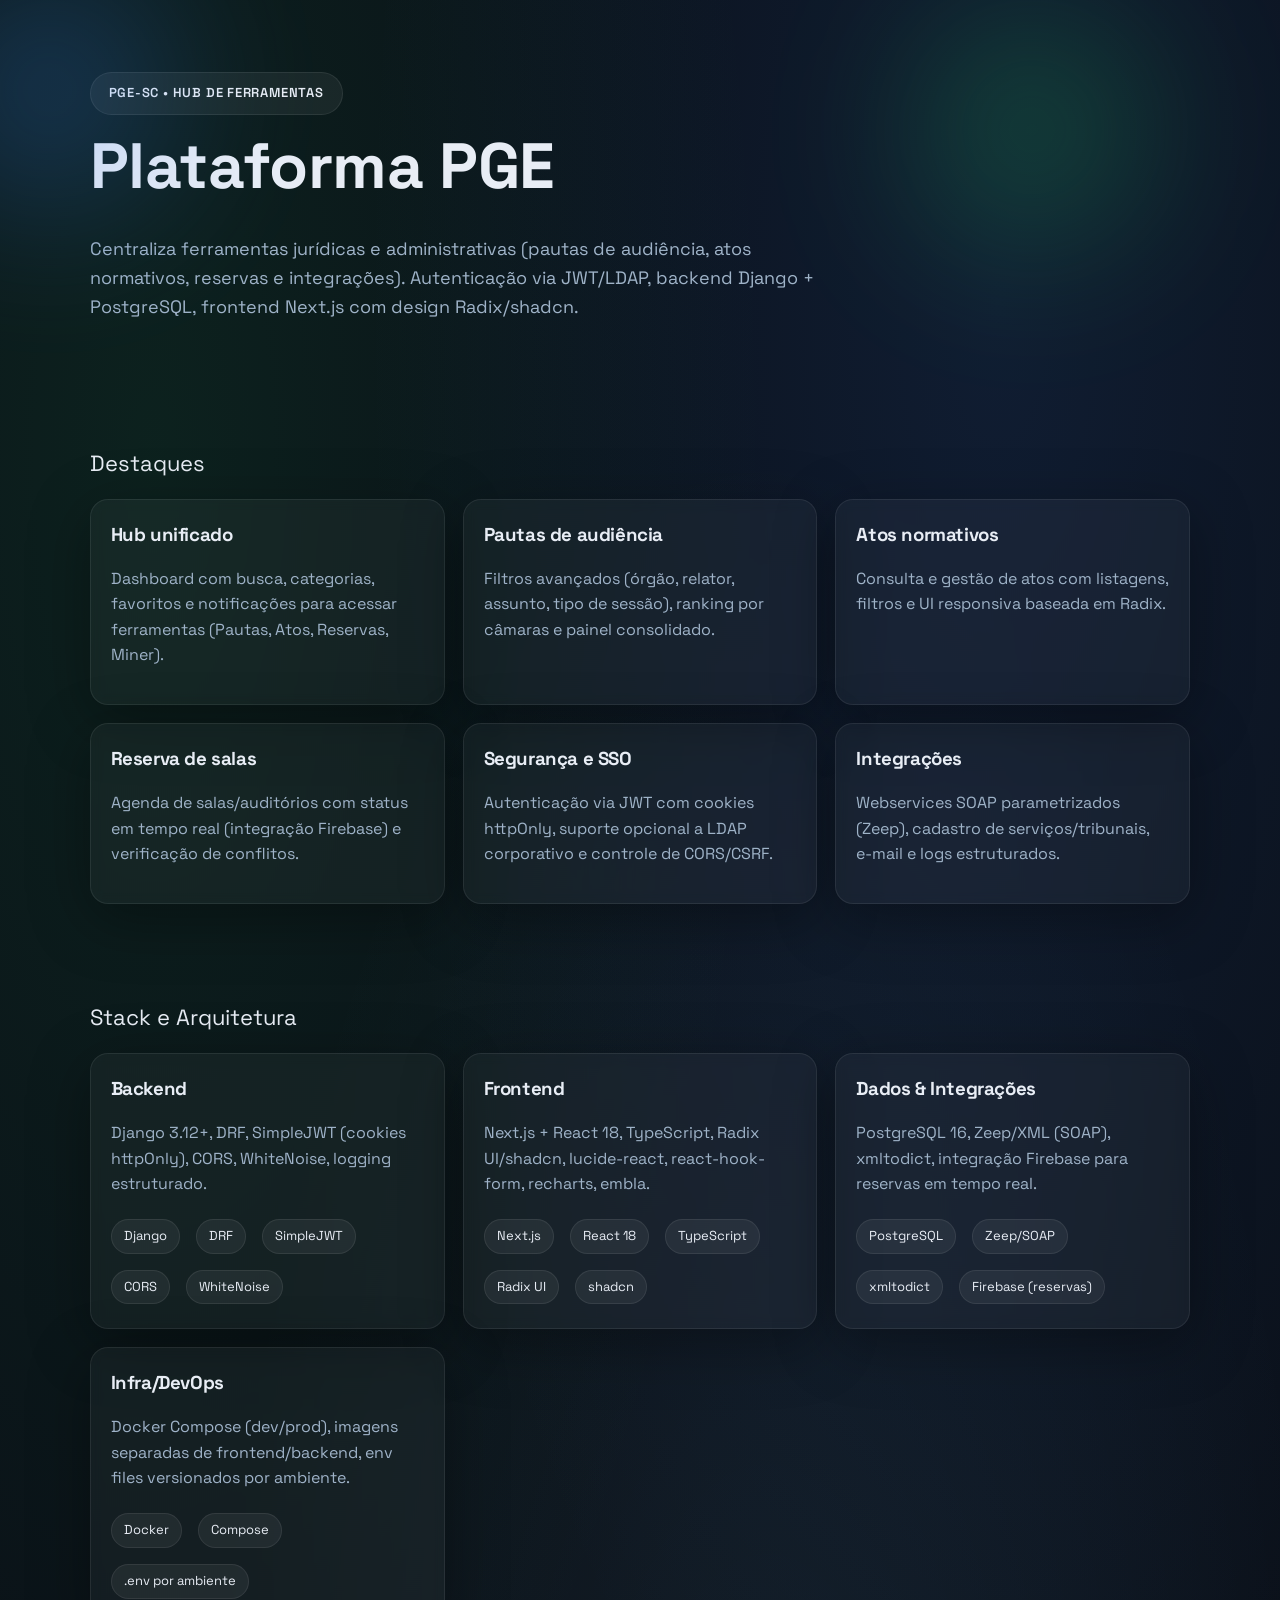
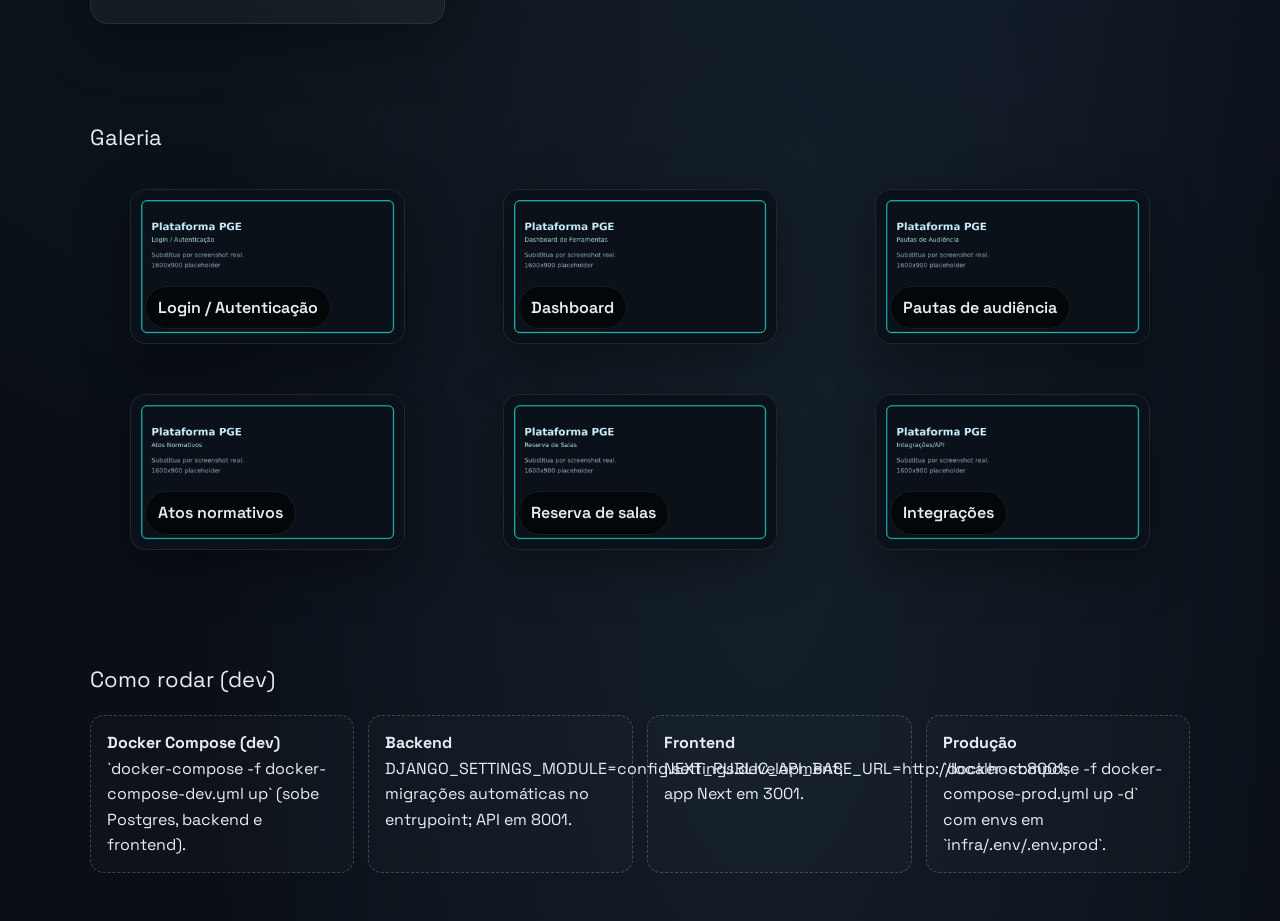
==== plataformas.html @ e437550d "Add Plataforma PGE portfolio page and placeholders" ====
<!DOCTYPE html>
<html lang="pt-BR">
<head>
  <meta charset="UTF-8">
  <meta name="viewport" content="width=device-width, initial-scale=1.0">
  <title>Plataforma PGE — Portfólio</title>
  <link rel="preconnect" href="https://fonts.googleapis.com">
  <link rel="preconnect" href="https://fonts.gstatic.com" crossorigin>
  <link href="https://fonts.googleapis.com/css2?family=Space+Grotesk:wght@400;500;600;700&display=swap" rel="stylesheet">
  <style>
    :root {
      --bg: #0a0f17;
      --fg: #e8edf5;
      --muted: #9fb3c8;
      --primary: #22c55e;
      --secondary: #3b82f6;
      --card: rgba(255, 255, 255, 0.04);
      --border: rgba(255, 255, 255, 0.08);
      --glow: rgba(59, 130, 246, 0.4);
      --accent: #8be1ff;
    }

    * { box-sizing: border-box; }
    body {
      margin: 0;
      font-family: 'Space Grotesk', system-ui, -apple-system, sans-serif;
      background: radial-gradient(120% 160% at 12% 18%, rgba(34,197,94,0.10), transparent 40%),
                  radial-gradient(110% 150% at 78% 12%, rgba(59,130,246,0.12), transparent 45%),
                  radial-gradient(90% 130% at 60% 82%, rgba(139,225,255,0.08), transparent 50%),
                  var(--bg);
      color: var(--fg);
      line-height: 1.6;
      overflow-x: hidden;
    }

    header {
      padding: 72px 7vw 48px;
      position: relative;
    }

    .orb {
      position: absolute;
      width: 240px;
      height: 240px;
      border-radius: 50%;
      filter: blur(80px);
      opacity: 0.65;
      animation: drift 24s ease-in-out infinite alternate;
      pointer-events: none;
    }
    .orb.one { background: var(--glow); top: -30px; left: -70px; }
    .orb.two { background: rgba(34,197,94,0.35); top: 10px; right: 10%; animation-duration: 30s; }

    @keyframes drift {
      0% { transform: translate3d(0,0,0) scale(1); }
      100% { transform: translate3d(20px, -10px, 0) scale(1.08); }
    }

    h1, h2, h3 { margin: 0; letter-spacing: -0.4px; }
    h1 { font-size: clamp(42px, 5vw, 66px); }
    p.lead {
      margin: 18px 0 28px;
      max-width: 760px;
      color: var(--muted);
      font-size: 18px;
    }

    .badge {
      display: inline-flex;
      align-items: center;
      gap: 10px;
      background: rgba(255,255,255,0.06);
      border: 1px solid var(--border);
      border-radius: 999px;
      padding: 10px 18px;
      color: var(--fg);
      font-weight: 600;
      text-transform: uppercase;
      letter-spacing: 0.06em;
      font-size: 13px;
    }

    section { padding: 48px 7vw; }
    .section-title {
      display: flex;
      align-items: center;
      gap: 12px;
      margin-bottom: 18px;
      font-size: 22px;
    }

    .grid { display: grid; gap: 18px; }
    .two { grid-template-columns: repeat(auto-fit, minmax(280px, 1fr)); }

    .card {
      background: var(--card);
      border: 1px solid var(--border);
      border-radius: 18px;
      padding: 20px;
      backdrop-filter: blur(6px);
      box-shadow: 0 15px 60px rgba(0,0,0,0.35);
      position: relative;
      overflow: hidden;
      transition: transform 220ms ease, border-color 220ms ease, box-shadow 220ms ease;
    }
    .card::after {
      content: "";
      position: absolute;
      inset: 0;
      background: linear-gradient(135deg, rgba(139,225,255,0.14), transparent 55%);
      opacity: 0;
      transition: opacity 220ms ease;
    }
    .card:hover { transform: translateY(-4px); border-color: rgba(139,225,255,0.3); box-shadow: 0 20px 70px rgba(0,0,0,0.45); }
    .card:hover::after { opacity: 1; }
    .card h3 { margin-bottom: 10px; }
    .muted { color: var(--muted); }
    .pill {
      display: inline-flex;
      align-items: center;
      padding: 6px 12px;
      border-radius: 999px;
      background: rgba(255,255,255,0.06);
      border: 1px solid var(--border);
      color: var(--fg);
      font-size: 13px;
      gap: 8px;
      margin: 6px 6px 0 0;
    }
    .stack-list { display: flex; flex-wrap: wrap; gap: 10px; margin: 8px 0 4px; }

    .gallery {
      display: grid;
      grid-template-columns: repeat(auto-fit, minmax(320px, 1fr));
      gap: 18px;
      margin-top: 12px;
    }
    .shot {
      position: relative;
      border-radius: 16px;
      overflow: hidden;
      border: 1px solid var(--border);
      box-shadow: 0 16px 50px rgba(0,0,0,0.35);
      background: #0f141c;
      transition: transform 240ms ease, box-shadow 240ms ease, border-color 240ms ease;
    }
    .shot img { width: 100%; display: block; object-fit: cover; aspect-ratio: 16 / 9; }
    .shot:hover { transform: translateY(-4px) scale(1.01); border-color: rgba(139,225,255,0.32); box-shadow: 0 22px 60px rgba(0,0,0,0.45); }
    .shot .label {
      position: absolute;
      left: 14px;
      bottom: 14px;
      background: rgba(0,0,0,0.55);
      backdrop-filter: blur(6px);
      padding: 8px 12px;
      border-radius: 999px;
      font-weight: 600;
      color: var(--fg);
      border: 1px solid rgba(255,255,255,0.08);
    }

    .steps {
      display: grid;
      grid-template-columns: repeat(auto-fit, minmax(260px, 1fr));
      gap: 14px;
      margin-top: 12px;
    }
    .step {
      border: 1px dashed rgba(255,255,255,0.2);
      border-radius: 14px;
      padding: 14px 16px;
      background: rgba(255,255,255,0.02);
    }

    @media (max-width: 720px) {
      header, section { padding: 32px 6vw; }
      h1 { font-size: 40px; }
      .gallery { grid-template-columns: 1fr; }
    }
  </style>
</head>
<body>
  <header>
    <div class="orb one"></div>
    <div class="orb two"></div>
    <div class="badge">PGE-SC • Hub de Ferramentas</div>
    <h1>Plataforma PGE</h1>
    <p class="lead">
      Centraliza ferramentas jurídicas e administrativas (pautas de audiência, atos normativos, reservas e integrações).
      Autenticação via JWT/LDAP, backend Django + PostgreSQL, frontend Next.js com design Radix/shadcn.
    </p>
  </header>

  <section>
    <div class="section-title">Destaques</div>
    <div class="grid two">
      <div class="card">
        <h3>Hub unificado</h3>
        <p class="muted">Dashboard com busca, categorias, favoritos e notificações para acessar ferramentas (Pautas, Atos, Reservas, Miner).</p>
      </div>
      <div class="card">
        <h3>Pautas de audiência</h3>
        <p class="muted">Filtros avançados (órgão, relator, assunto, tipo de sessão), ranking por câmaras e painel consolidado.</p>
      </div>
      <div class="card">
        <h3>Atos normativos</h3>
        <p class="muted">Consulta e gestão de atos com listagens, filtros e UI responsiva baseada em Radix.</p>
      </div>
      <div class="card">
        <h3>Reserva de salas</h3>
        <p class="muted">Agenda de salas/auditórios com status em tempo real (integração Firebase) e verificação de conflitos.</p>
      </div>
      <div class="card">
        <h3>Segurança e SSO</h3>
        <p class="muted">Autenticação via JWT com cookies httpOnly, suporte opcional a LDAP corporativo e controle de CORS/CSRF.</p>
      </div>
      <div class="card">
        <h3>Integrações</h3>
        <p class="muted">Webservices SOAP parametrizados (Zeep), cadastro de serviços/tribunais, e-mail e logs estruturados.</p>
      </div>
    </div>
  </section>

  <section>
    <div class="section-title">Stack e Arquitetura</div>
    <div class="grid two">
      <div class="card">
        <h3>Backend</h3>
        <p class="muted">Django 3.12+, DRF, SimpleJWT (cookies httpOnly), CORS, WhiteNoise, logging estruturado.</p>
        <div class="stack-list">
          <span class="pill">Django</span>
          <span class="pill">DRF</span>
          <span class="pill">SimpleJWT</span>
          <span class="pill">CORS</span>
          <span class="pill">WhiteNoise</span>
        </div>
      </div>
      <div class="card">
        <h3>Frontend</h3>
        <p class="muted">Next.js + React 18, TypeScript, Radix UI/shadcn, lucide-react, react-hook-form, recharts, embla.</p>
        <div class="stack-list">
          <span class="pill">Next.js</span>
          <span class="pill">React 18</span>
          <span class="pill">TypeScript</span>
          <span class="pill">Radix UI</span>
          <span class="pill">shadcn</span>
        </div>
      </div>
      <div class="card">
        <h3>Dados & Integrações</h3>
        <p class="muted">PostgreSQL 16, Zeep/XML (SOAP), xmltodict, integração Firebase para reservas em tempo real.</p>
        <div class="stack-list">
          <span class="pill">PostgreSQL</span>
          <span class="pill">Zeep/SOAP</span>
          <span class="pill">xmltodict</span>
          <span class="pill">Firebase (reservas)</span>
        </div>
      </div>
      <div class="card">
        <h3>Infra/DevOps</h3>
        <p class="muted">Docker Compose (dev/prod), imagens separadas de frontend/backend, env files versionados por ambiente.</p>
        <div class="stack-list">
          <span class="pill">Docker</span>
          <span class="pill">Compose</span>
          <span class="pill">.env por ambiente</span>
        </div>
      </div>
    </div>
  </section>

  <section>
    <div class="section-title">Galeria</div>
    <div class="gallery">
      <figure class="shot">
        <img src="images/plataforma-01.png" alt="Login da plataforma">
        <div class="label">Login / Autenticação</div>
      </figure>
      <figure class="shot">
        <img src="images/plataforma-02.png" alt="Dashboard de ferramentas">
        <div class="label">Dashboard</div>
      </figure>
      <figure class="shot">
        <img src="images/plataforma-03.png" alt="Pautas de audiência">
        <div class="label">Pautas de audiência</div>
      </figure>
      <figure class="shot">
        <img src="images/plataforma-04.png" alt="Atos normativos">
        <div class="label">Atos normativos</div>
      </figure>
      <figure class="shot">
        <img src="images/plataforma-05.png" alt="Reserva de salas">
        <div class="label">Reserva de salas</div>
      </figure>
      <figure class="shot">
        <img src="images/plataforma-06.png" alt="Integrações e APIs">
        <div class="label">Integrações</div>
      </figure>
    </div>
  </section>

  <section>
    <div class="section-title">Como rodar (dev)</div>
    <div class="steps">
      <div class="step">
        <strong>Docker Compose (dev)</strong><br>
        `docker-compose -f docker-compose-dev.yml up` (sobe Postgres, backend e frontend).
      </div>
      <div class="step">
        <strong>Backend</strong><br>
        DJANGO_SETTINGS_MODULE=config.settings.development; migrações automáticas no entrypoint; API em 8001.
      </div>
      <div class="step">
        <strong>Frontend</strong><br>
        NEXT_PUBLIC_API_BASE_URL=http://localhost:8001; app Next em 3001.
      </div>
      <div class="step">
        <strong>Produção</strong><br>
        `docker-compose -f docker-compose-prod.yml up -d` com envs em `infra/.env/.env.prod`.
      </div>
    </div>
  </section>

  <script>
    const observer = new IntersectionObserver((entries) => {
      entries.forEach(entry => {
        if (entry.isIntersecting) {
          entry.target.style.opacity = 1;
          entry.target.style.transform = 'translateY(0)';
        }
      });
    }, { threshold: 0.18 });

    document.querySelectorAll('.card, .shot, .step').forEach(el => {
      el.style.opacity = 0;
      el.style.transform = 'translateY(18px)';
      el.style.transition = 'opacity 420ms ease, transform 420ms ease';
      observer.observe(el);
    });
  </script>
</body>
</html>
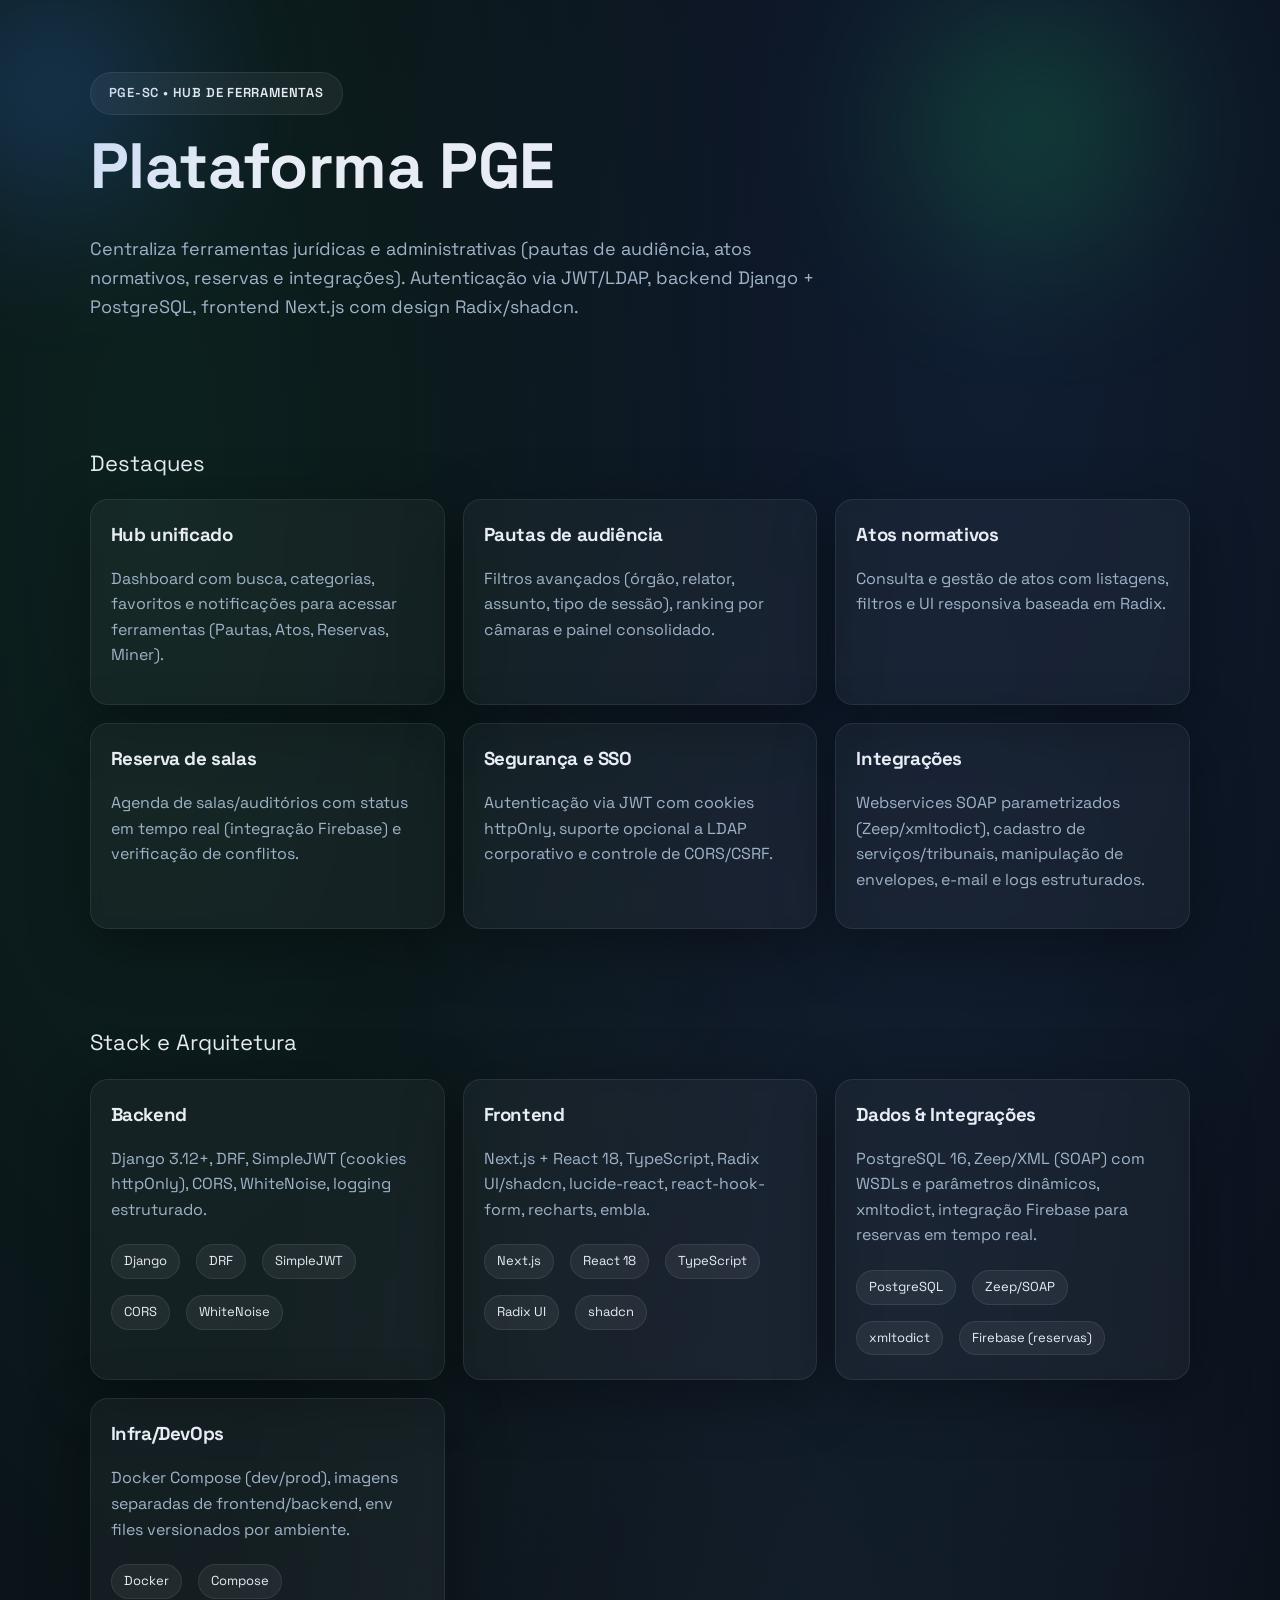
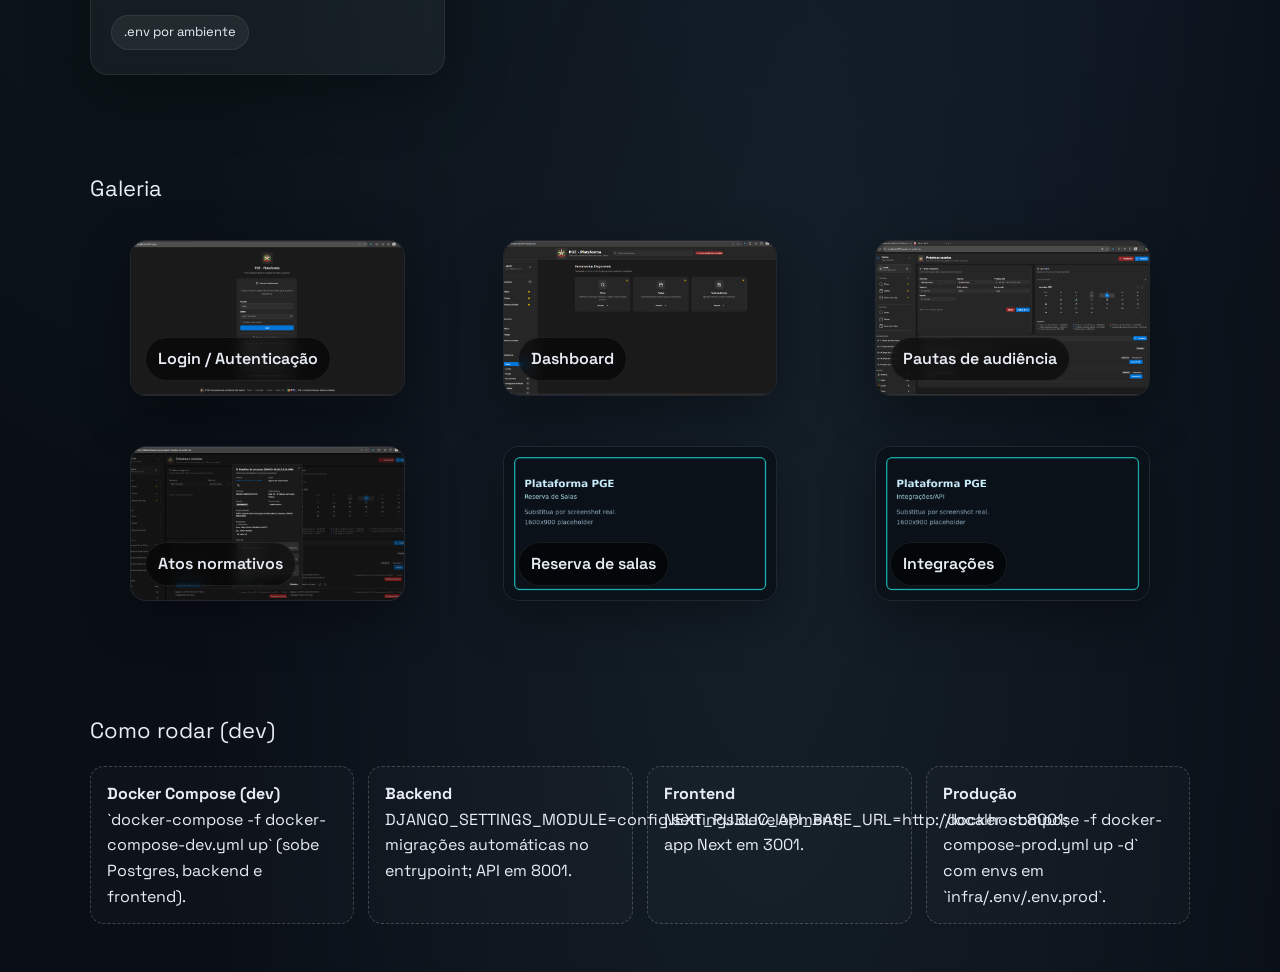
==== commit 95901bcf: "Update Plataforma portfolio with new screenshots and SOAP emphasis" ====
--- a/plataformas.html
+++ b/plataformas.html
@@ -216,7 +216,7 @@
       </div>
       <div class="card">
         <h3>Integrações</h3>
-        <p class="muted">Webservices SOAP parametrizados (Zeep), cadastro de serviços/tribunais, e-mail e logs estruturados.</p>
+        <p class="muted">Webservices SOAP parametrizados (Zeep/xmltodict), cadastro de serviços/tribunais, manipulação de envelopes, e-mail e logs estruturados.</p>
       </div>
     </div>
   </section>
@@ -248,7 +248,7 @@
       </div>
       <div class="card">
         <h3>Dados & Integrações</h3>
-        <p class="muted">PostgreSQL 16, Zeep/XML (SOAP), xmltodict, integração Firebase para reservas em tempo real.</p>
+        <p class="muted">PostgreSQL 16, Zeep/XML (SOAP) com WSDLs e parâmetros dinâmicos, xmltodict, integração Firebase para reservas em tempo real.</p>
         <div class="stack-list">
           <span class="pill">PostgreSQL</span>
           <span class="pill">Zeep/SOAP</span>
@@ -272,19 +272,19 @@
     <div class="section-title">Galeria</div>
     <div class="gallery">
       <figure class="shot">
-        <img src="images/plataforma-01.png" alt="Login da plataforma">
+        <img src="images/plataforma-01.png" alt="Tela inicial / login da plataforma">
         <div class="label">Login / Autenticação</div>
       </figure>
       <figure class="shot">
-        <img src="images/plataforma-02.png" alt="Dashboard de ferramentas">
+        <img src="images/plataforma-02.png" alt="Dashboard com cards de ferramentas">
         <div class="label">Dashboard</div>
       </figure>
       <figure class="shot">
-        <img src="images/plataforma-03.png" alt="Pautas de audiência">
+        <img src="images/plataforma-03.png" alt="Lista de pautas de audiência">
         <div class="label">Pautas de audiência</div>
       </figure>
       <figure class="shot">
-        <img src="images/plataforma-04.png" alt="Atos normativos">
+        <img src="images/plataforma-04.png" alt="Consulta de atos normativos">
         <div class="label">Atos normativos</div>
       </figure>
       <figure class="shot">
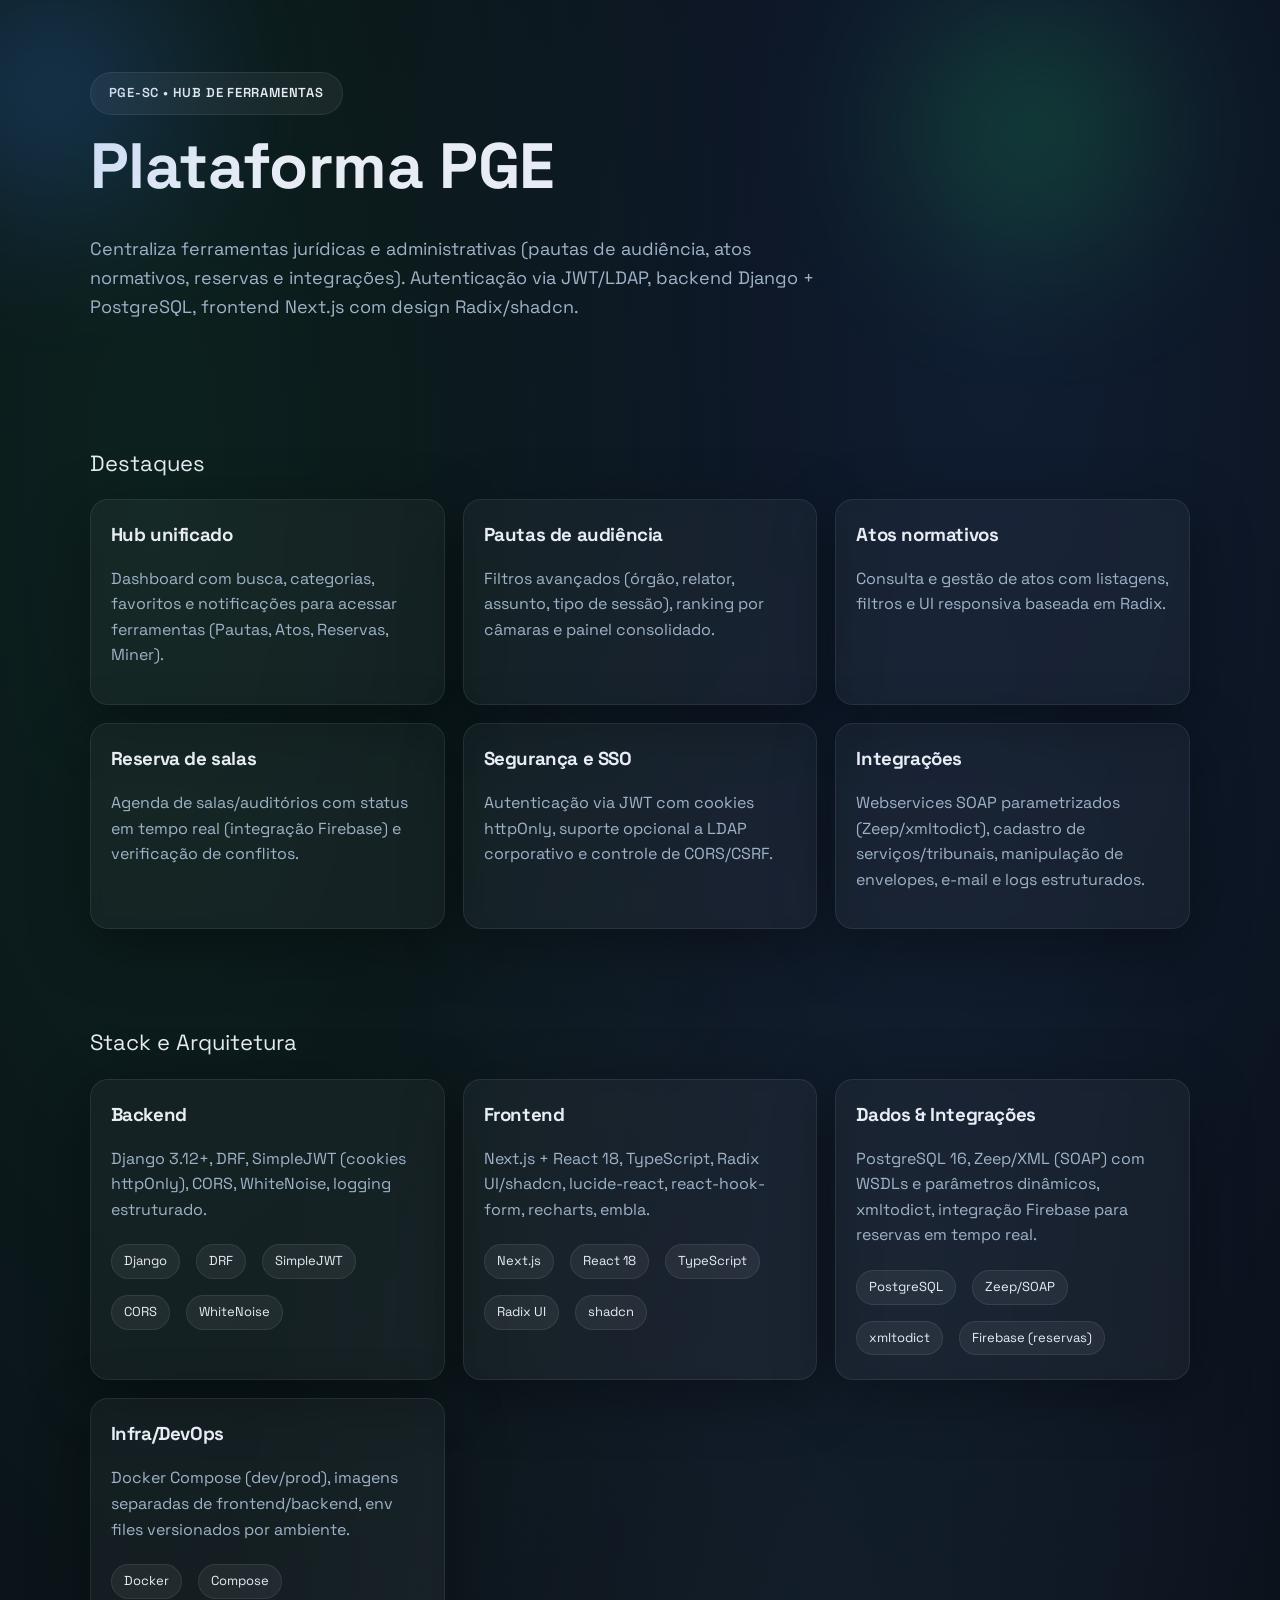
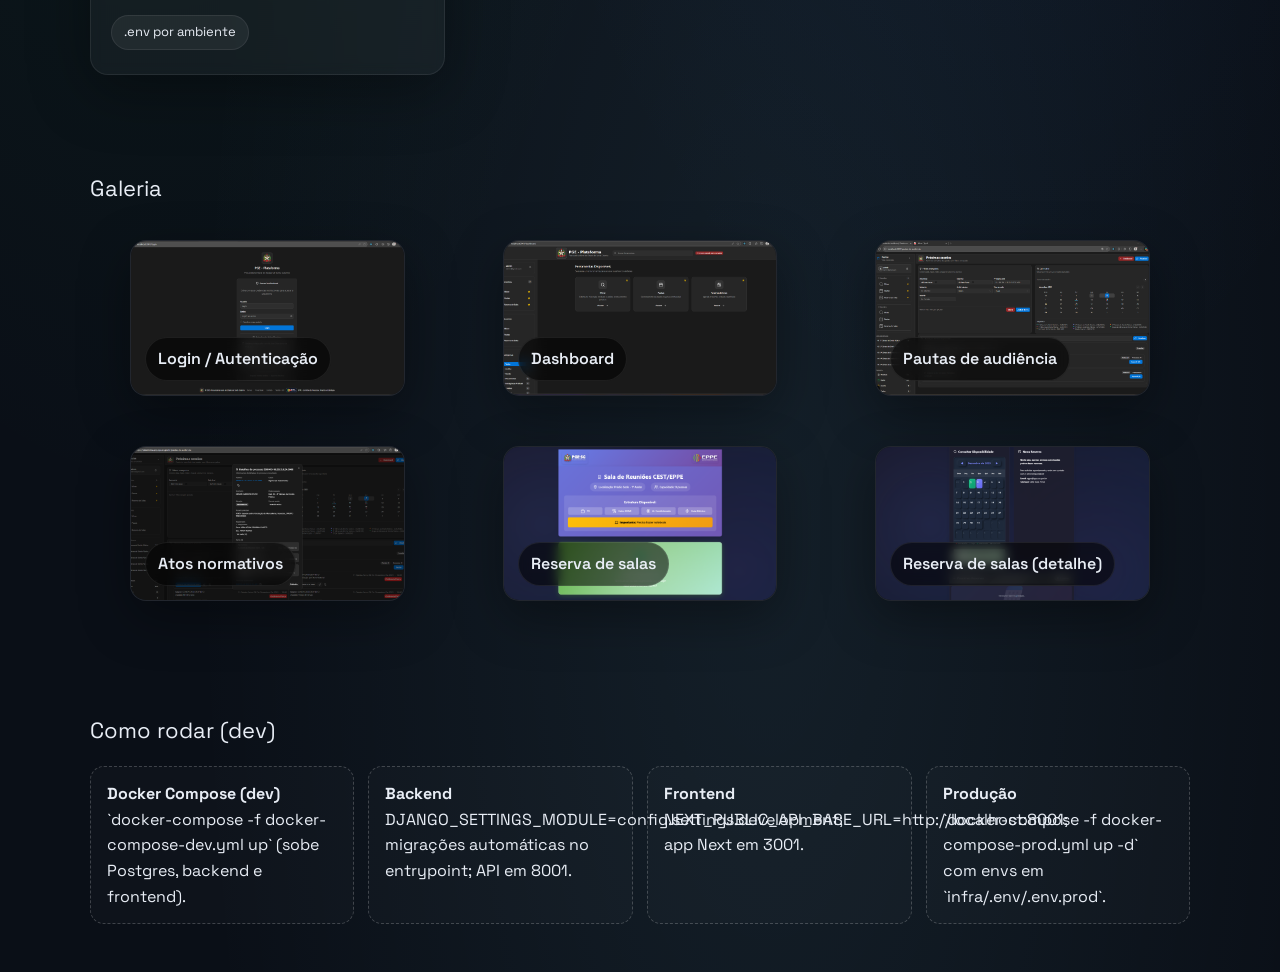
==== commit 644e8e81: "Update sala reservation images and labels" ====
--- a/plataformas.html
+++ b/plataformas.html
@@ -292,8 +292,8 @@
         <div class="label">Reserva de salas</div>
       </figure>
       <figure class="shot">
-        <img src="images/plataforma-06.png" alt="Integrações e APIs">
-        <div class="label">Integrações</div>
+        <img src="images/plataforma-06.png" alt="Reserva de salas (detalhe)">
+        <div class="label">Reserva de salas (detalhe)</div>
       </figure>
     </div>
   </section>
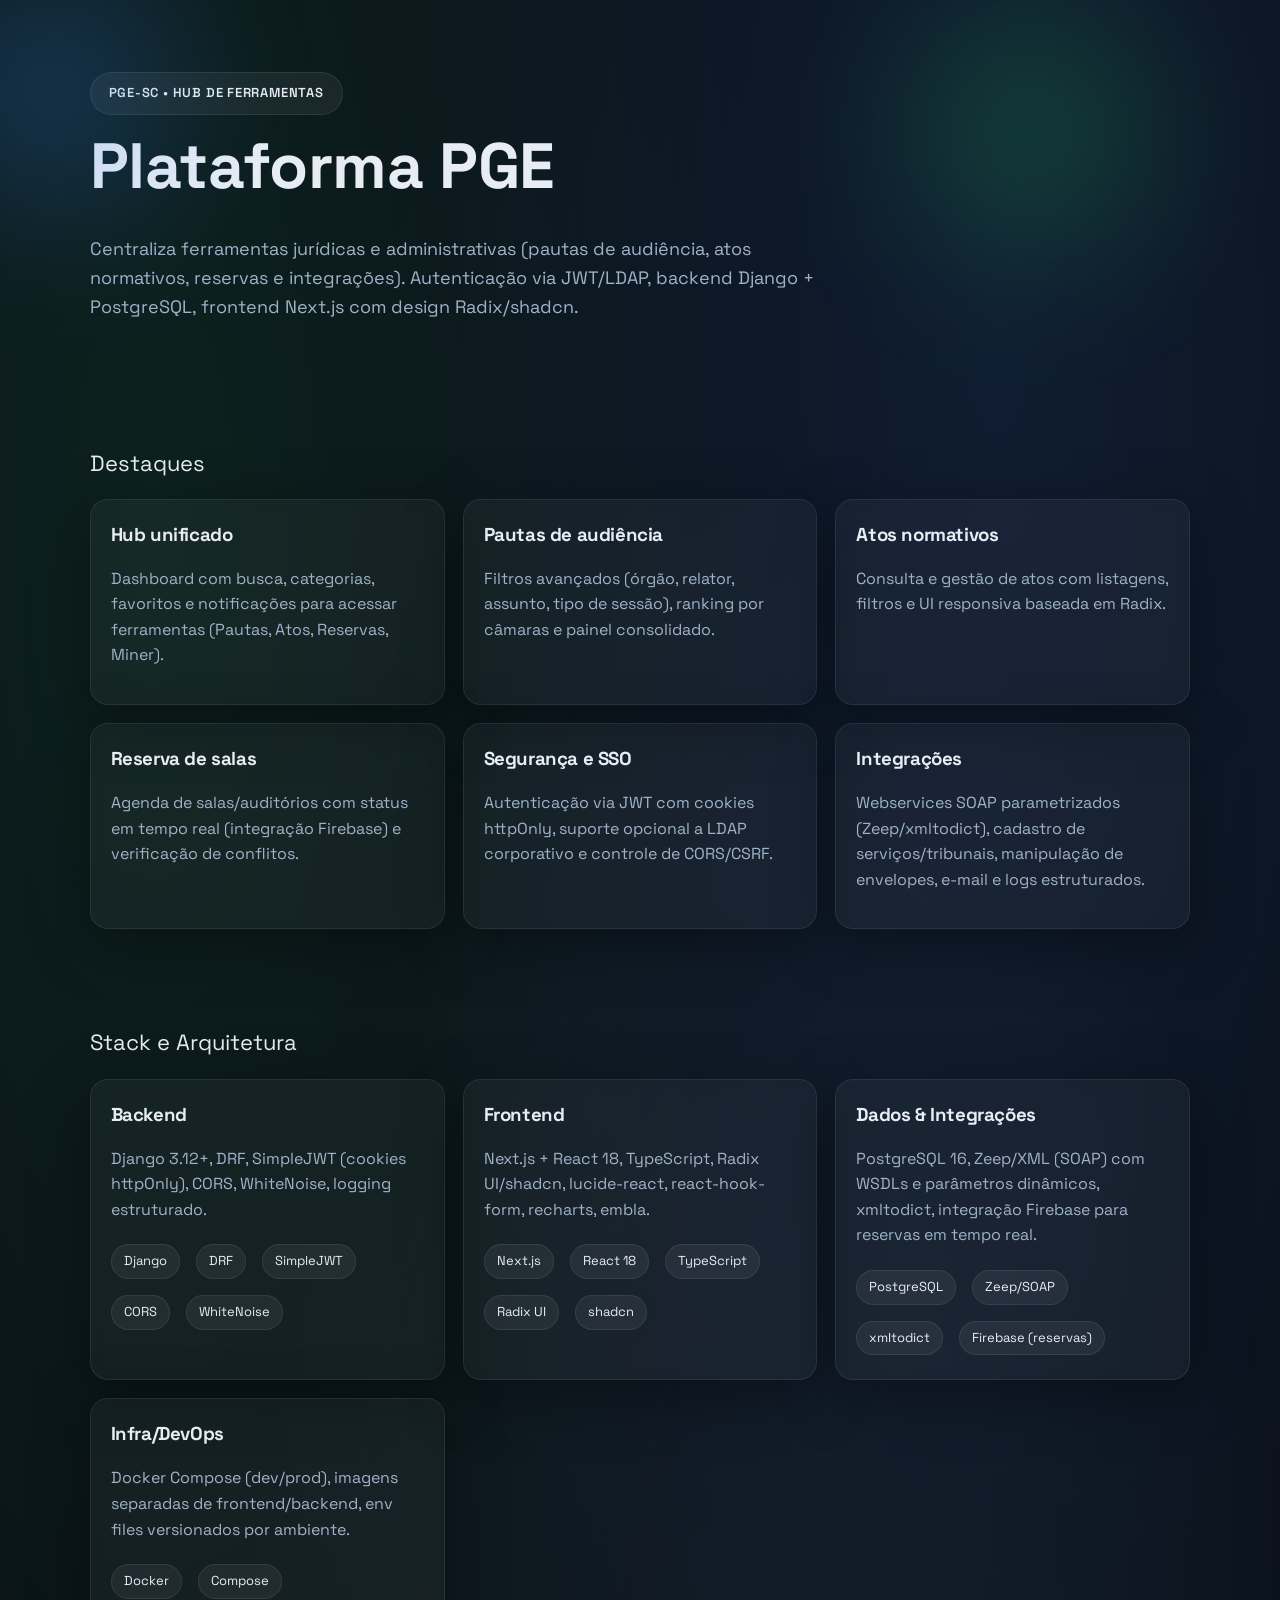
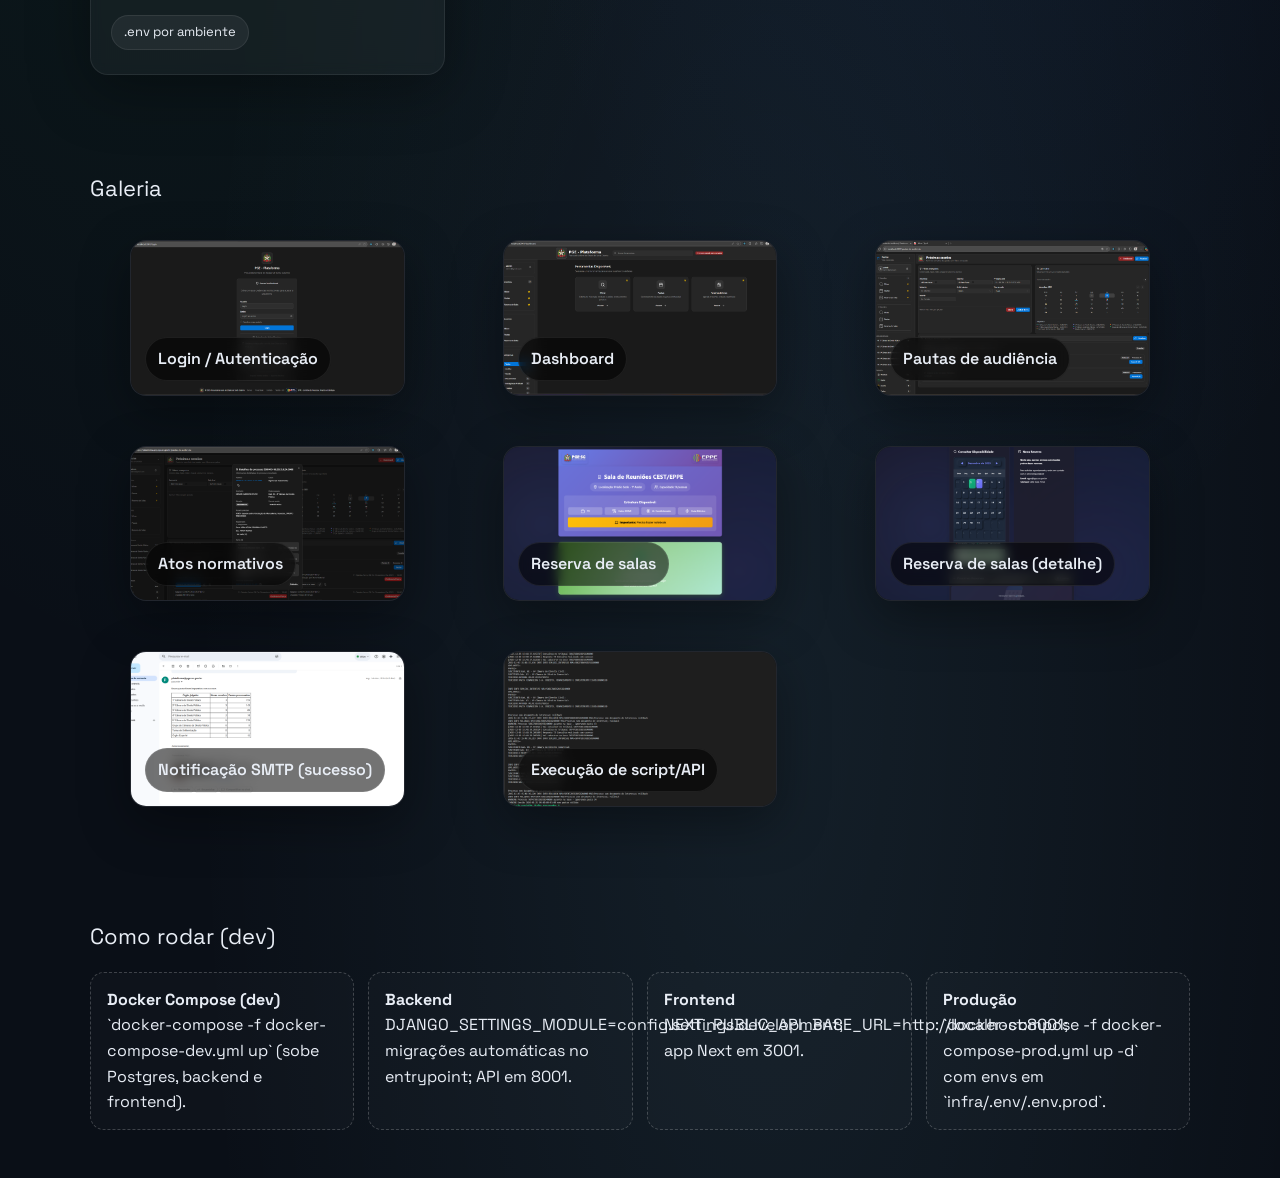
==== commit 4700e9ab: "Add SMTP notification notes and new Plataforma screenshots" ====
--- a/plataformas.html
+++ b/plataformas.html
@@ -295,6 +295,14 @@
         <img src="images/plataforma-06.png" alt="Reserva de salas (detalhe)">
         <div class="label">Reserva de salas (detalhe)</div>
       </figure>
+      <figure class="shot">
+        <img src="images/plataforma-07.png" alt="Notificação por e-mail via SMTP">
+        <div class="label">Notificação SMTP (sucesso)</div>
+      </figure>
+      <figure class="shot">
+        <img src="images/plataforma-08.png" alt="Execução do script/API">
+        <div class="label">Execução de script/API</div>
+      </figure>
     </div>
   </section>
 
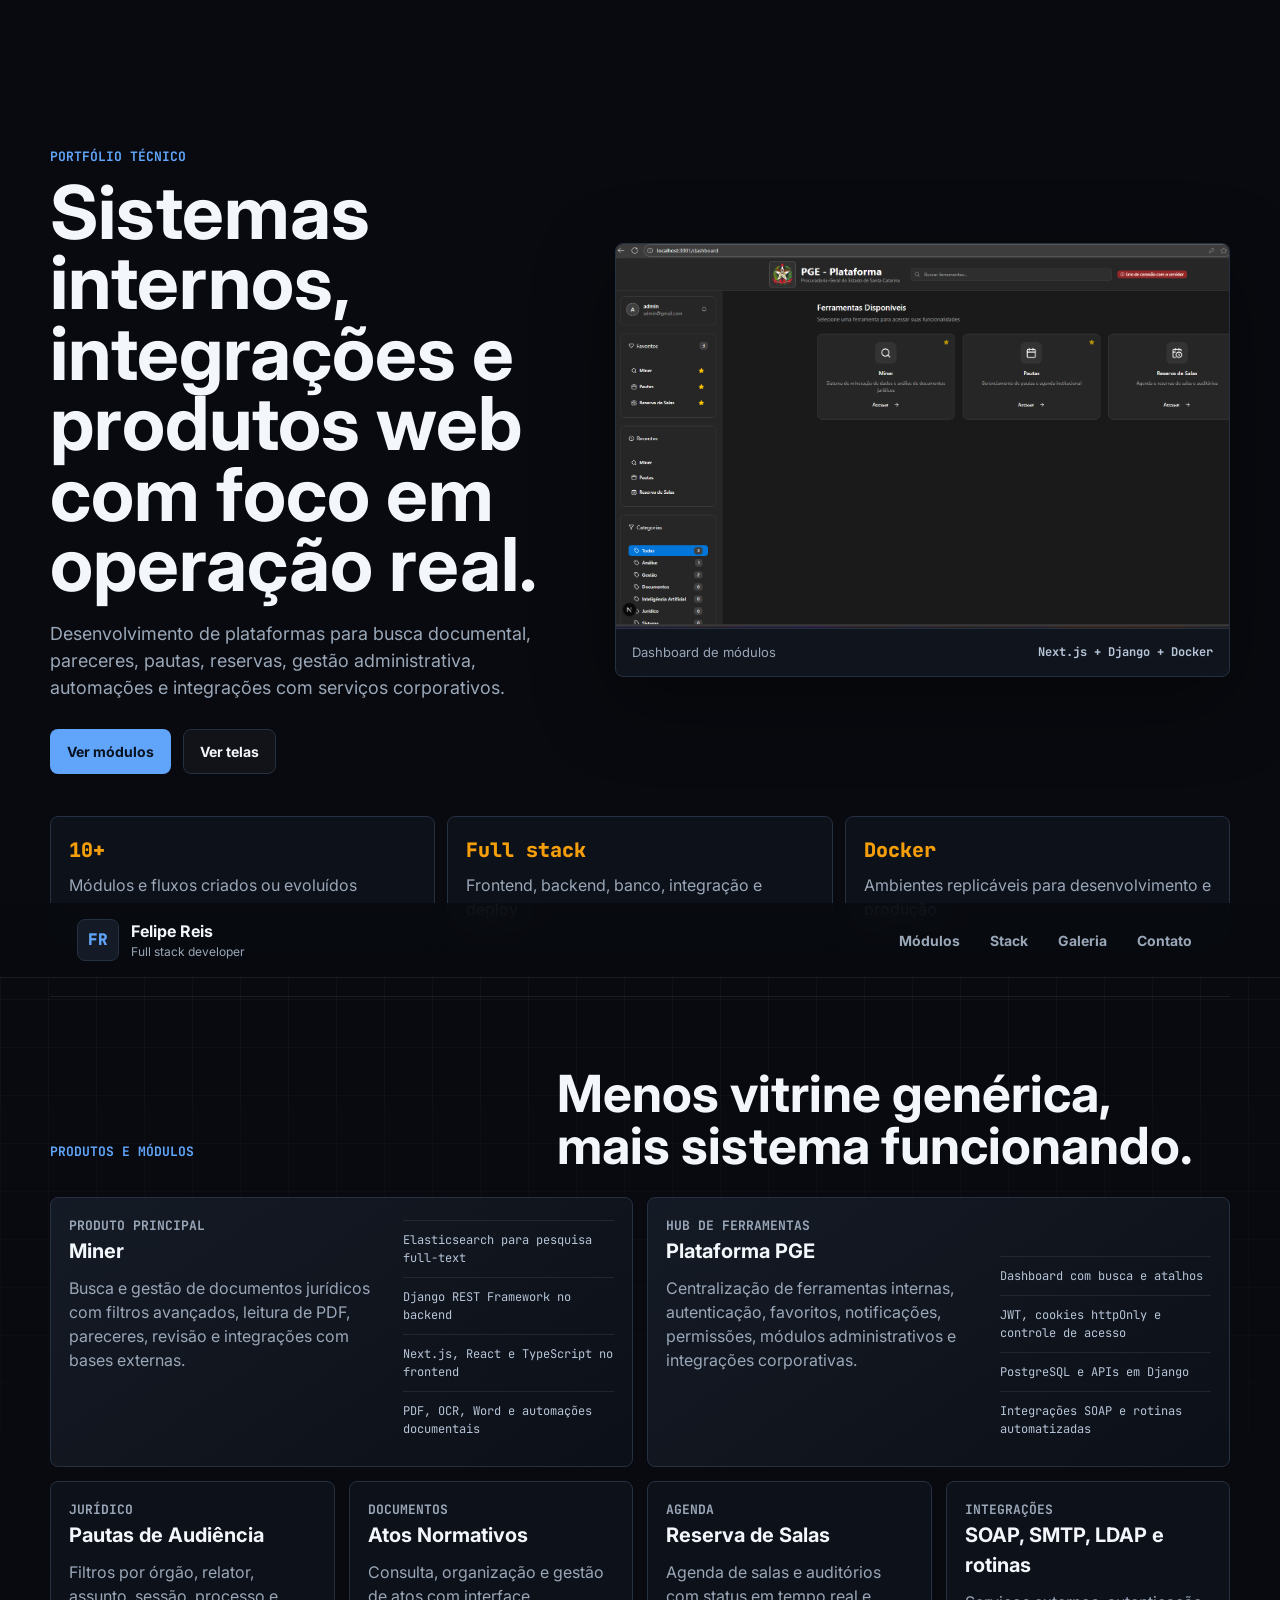
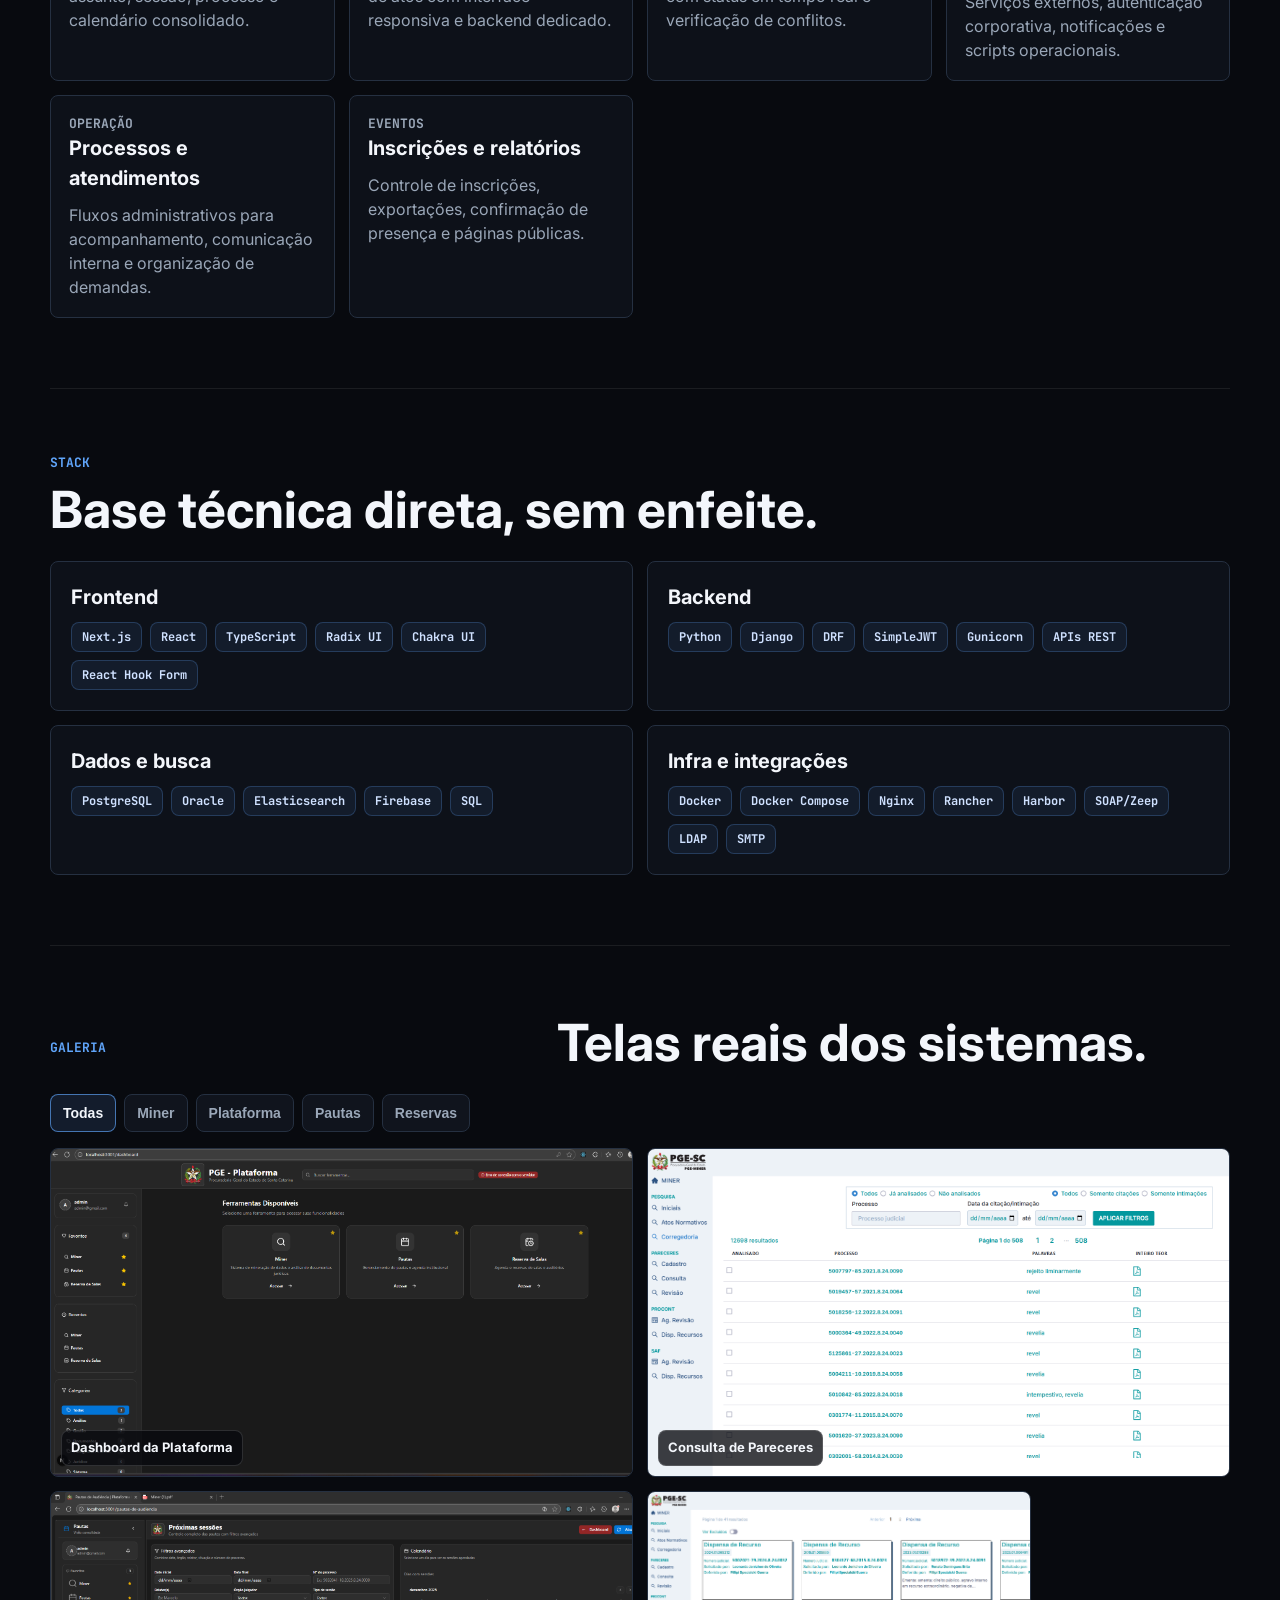
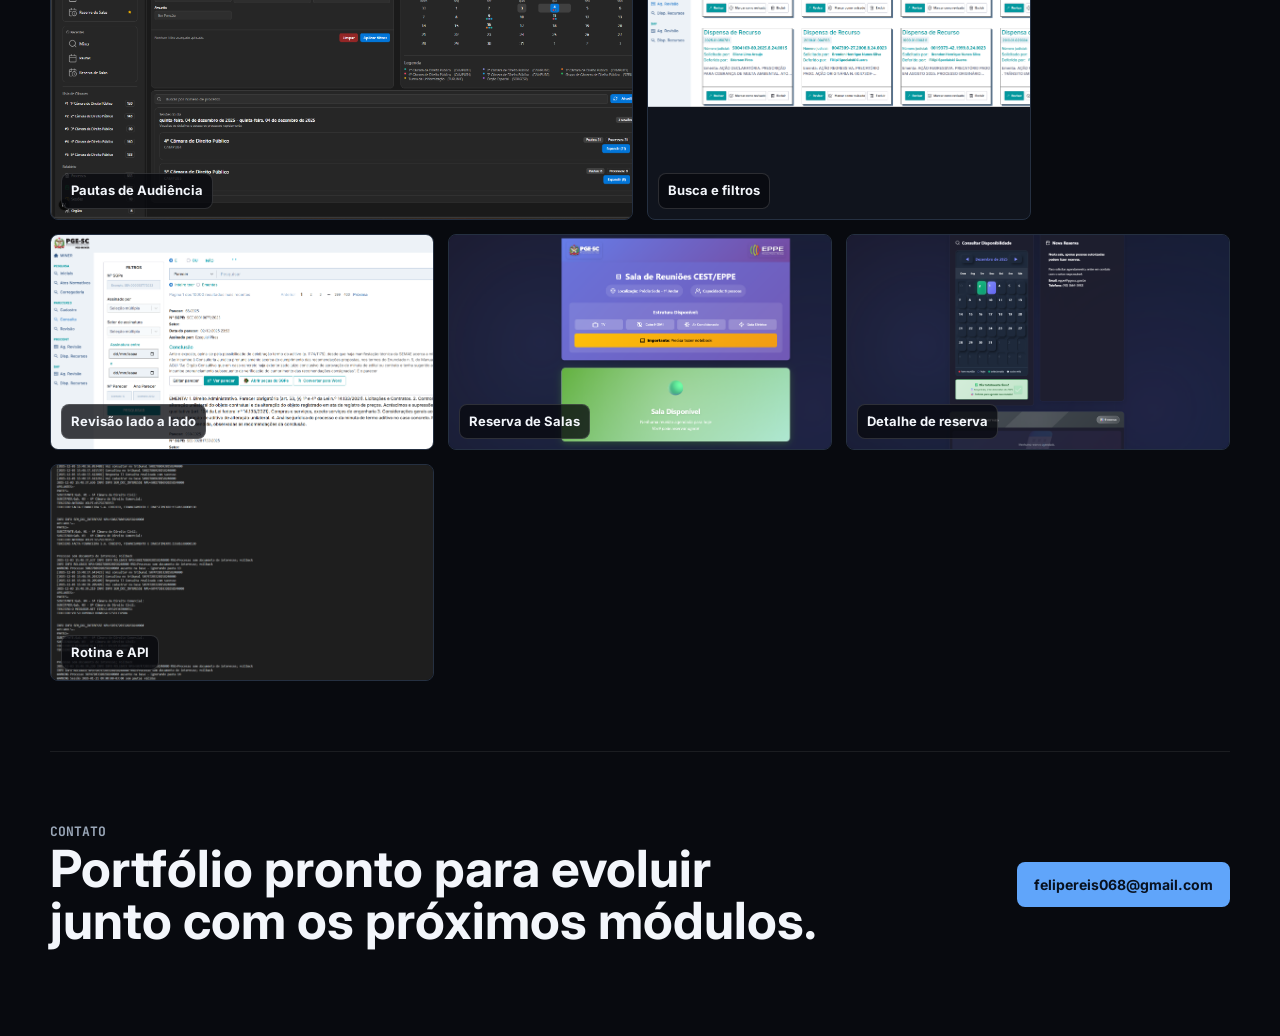
==== commit e017274d: "update" ====
--- a/plataformas.html
+++ b/plataformas.html
@@ -3,347 +3,12 @@
 <head>
   <meta charset="UTF-8">
   <meta name="viewport" content="width=device-width, initial-scale=1.0">
-  <title>Plataforma PGE — Portfólio</title>
-  <link rel="preconnect" href="https://fonts.googleapis.com">
-  <link rel="preconnect" href="https://fonts.gstatic.com" crossorigin>
-  <link href="https://fonts.googleapis.com/css2?family=Space+Grotesk:wght@400;500;600;700&display=swap" rel="stylesheet">
-  <style>
-    :root {
-      --bg: #0a0f17;
-      --fg: #e8edf5;
-      --muted: #9fb3c8;
-      --primary: #22c55e;
-      --secondary: #3b82f6;
-      --card: rgba(255, 255, 255, 0.04);
-      --border: rgba(255, 255, 255, 0.08);
-      --glow: rgba(59, 130, 246, 0.4);
-      --accent: #8be1ff;
-    }
-
-    * { box-sizing: border-box; }
-    body {
-      margin: 0;
-      font-family: 'Space Grotesk', system-ui, -apple-system, sans-serif;
-      background: radial-gradient(120% 160% at 12% 18%, rgba(34,197,94,0.10), transparent 40%),
-                  radial-gradient(110% 150% at 78% 12%, rgba(59,130,246,0.12), transparent 45%),
-                  radial-gradient(90% 130% at 60% 82%, rgba(139,225,255,0.08), transparent 50%),
-                  var(--bg);
-      color: var(--fg);
-      line-height: 1.6;
-      overflow-x: hidden;
-    }
-
-    header {
-      padding: 72px 7vw 48px;
-      position: relative;
-    }
-
-    .orb {
-      position: absolute;
-      width: 240px;
-      height: 240px;
-      border-radius: 50%;
-      filter: blur(80px);
-      opacity: 0.65;
-      animation: drift 24s ease-in-out infinite alternate;
-      pointer-events: none;
-    }
-    .orb.one { background: var(--glow); top: -30px; left: -70px; }
-    .orb.two { background: rgba(34,197,94,0.35); top: 10px; right: 10%; animation-duration: 30s; }
-
-    @keyframes drift {
-      0% { transform: translate3d(0,0,0) scale(1); }
-      100% { transform: translate3d(20px, -10px, 0) scale(1.08); }
-    }
-
-    h1, h2, h3 { margin: 0; letter-spacing: -0.4px; }
-    h1 { font-size: clamp(42px, 5vw, 66px); }
-    p.lead {
-      margin: 18px 0 28px;
-      max-width: 760px;
-      color: var(--muted);
-      font-size: 18px;
-    }
-
-    .badge {
-      display: inline-flex;
-      align-items: center;
-      gap: 10px;
-      background: rgba(255,255,255,0.06);
-      border: 1px solid var(--border);
-      border-radius: 999px;
-      padding: 10px 18px;
-      color: var(--fg);
-      font-weight: 600;
-      text-transform: uppercase;
-      letter-spacing: 0.06em;
-      font-size: 13px;
-    }
-
-    section { padding: 48px 7vw; }
-    .section-title {
-      display: flex;
-      align-items: center;
-      gap: 12px;
-      margin-bottom: 18px;
-      font-size: 22px;
-    }
-
-    .grid { display: grid; gap: 18px; }
-    .two { grid-template-columns: repeat(auto-fit, minmax(280px, 1fr)); }
-
-    .card {
-      background: var(--card);
-      border: 1px solid var(--border);
-      border-radius: 18px;
-      padding: 20px;
-      backdrop-filter: blur(6px);
-      box-shadow: 0 15px 60px rgba(0,0,0,0.35);
-      position: relative;
-      overflow: hidden;
-      transition: transform 220ms ease, border-color 220ms ease, box-shadow 220ms ease;
-    }
-    .card::after {
-      content: "";
-      position: absolute;
-      inset: 0;
-      background: linear-gradient(135deg, rgba(139,225,255,0.14), transparent 55%);
-      opacity: 0;
-      transition: opacity 220ms ease;
-    }
-    .card:hover { transform: translateY(-4px); border-color: rgba(139,225,255,0.3); box-shadow: 0 20px 70px rgba(0,0,0,0.45); }
-    .card:hover::after { opacity: 1; }
-    .card h3 { margin-bottom: 10px; }
-    .muted { color: var(--muted); }
-    .pill {
-      display: inline-flex;
-      align-items: center;
-      padding: 6px 12px;
-      border-radius: 999px;
-      background: rgba(255,255,255,0.06);
-      border: 1px solid var(--border);
-      color: var(--fg);
-      font-size: 13px;
-      gap: 8px;
-      margin: 6px 6px 0 0;
-    }
-    .stack-list { display: flex; flex-wrap: wrap; gap: 10px; margin: 8px 0 4px; }
-
-    .gallery {
-      display: grid;
-      grid-template-columns: repeat(auto-fit, minmax(320px, 1fr));
-      gap: 18px;
-      margin-top: 12px;
-    }
-    .shot {
-      position: relative;
-      border-radius: 16px;
-      overflow: hidden;
-      border: 1px solid var(--border);
-      box-shadow: 0 16px 50px rgba(0,0,0,0.35);
-      background: #0f141c;
-      transition: transform 240ms ease, box-shadow 240ms ease, border-color 240ms ease;
-    }
-    .shot img { width: 100%; display: block; object-fit: cover; aspect-ratio: 16 / 9; }
-    .shot:hover { transform: translateY(-4px) scale(1.01); border-color: rgba(139,225,255,0.32); box-shadow: 0 22px 60px rgba(0,0,0,0.45); }
-    .shot .label {
-      position: absolute;
-      left: 14px;
-      bottom: 14px;
-      background: rgba(0,0,0,0.55);
-      backdrop-filter: blur(6px);
-      padding: 8px 12px;
-      border-radius: 999px;
-      font-weight: 600;
-      color: var(--fg);
-      border: 1px solid rgba(255,255,255,0.08);
-    }
-
-    .steps {
-      display: grid;
-      grid-template-columns: repeat(auto-fit, minmax(260px, 1fr));
-      gap: 14px;
-      margin-top: 12px;
-    }
-    .step {
-      border: 1px dashed rgba(255,255,255,0.2);
-      border-radius: 14px;
-      padding: 14px 16px;
-      background: rgba(255,255,255,0.02);
-    }
-
-    @media (max-width: 720px) {
-      header, section { padding: 32px 6vw; }
-      h1 { font-size: 40px; }
-      .gallery { grid-template-columns: 1fr; }
-    }
-  </style>
+  <title>Plataforma | Felipe Reis</title>
+  <meta http-equiv="refresh" content="0; url=./#modulos">
+  <link rel="canonical" href="./#modulos">
+  <link rel="icon" href="favicon.svg" type="image/svg+xml">
 </head>
 <body>
-  <header>
-    <div class="orb one"></div>
-    <div class="orb two"></div>
-    <div class="badge">PGE-SC • Hub de Ferramentas</div>
-    <h1>Plataforma PGE</h1>
-    <p class="lead">
-      Centraliza ferramentas jurídicas e administrativas (pautas de audiência, atos normativos, reservas e integrações).
-      Autenticação via JWT/LDAP, backend Django + PostgreSQL, frontend Next.js com design Radix/shadcn.
-    </p>
-  </header>
-
-  <section>
-    <div class="section-title">Destaques</div>
-    <div class="grid two">
-      <div class="card">
-        <h3>Hub unificado</h3>
-        <p class="muted">Dashboard com busca, categorias, favoritos e notificações para acessar ferramentas (Pautas, Atos, Reservas, Miner).</p>
-      </div>
-      <div class="card">
-        <h3>Pautas de audiência</h3>
-        <p class="muted">Filtros avançados (órgão, relator, assunto, tipo de sessão), ranking por câmaras e painel consolidado.</p>
-      </div>
-      <div class="card">
-        <h3>Atos normativos</h3>
-        <p class="muted">Consulta e gestão de atos com listagens, filtros e UI responsiva baseada em Radix.</p>
-      </div>
-      <div class="card">
-        <h3>Reserva de salas</h3>
-        <p class="muted">Agenda de salas/auditórios com status em tempo real (integração Firebase) e verificação de conflitos.</p>
-      </div>
-      <div class="card">
-        <h3>Segurança e SSO</h3>
-        <p class="muted">Autenticação via JWT com cookies httpOnly, suporte opcional a LDAP corporativo e controle de CORS/CSRF.</p>
-      </div>
-      <div class="card">
-        <h3>Integrações</h3>
-        <p class="muted">Webservices SOAP parametrizados (Zeep/xmltodict), cadastro de serviços/tribunais, manipulação de envelopes, e-mail e logs estruturados.</p>
-      </div>
-    </div>
-  </section>
-
-  <section>
-    <div class="section-title">Stack e Arquitetura</div>
-    <div class="grid two">
-      <div class="card">
-        <h3>Backend</h3>
-        <p class="muted">Django 3.12+, DRF, SimpleJWT (cookies httpOnly), CORS, WhiteNoise, logging estruturado.</p>
-        <div class="stack-list">
-          <span class="pill">Django</span>
-          <span class="pill">DRF</span>
-          <span class="pill">SimpleJWT</span>
-          <span class="pill">CORS</span>
-          <span class="pill">WhiteNoise</span>
-        </div>
-      </div>
-      <div class="card">
-        <h3>Frontend</h3>
-        <p class="muted">Next.js + React 18, TypeScript, Radix UI/shadcn, lucide-react, react-hook-form, recharts, embla.</p>
-        <div class="stack-list">
-          <span class="pill">Next.js</span>
-          <span class="pill">React 18</span>
-          <span class="pill">TypeScript</span>
-          <span class="pill">Radix UI</span>
-          <span class="pill">shadcn</span>
-        </div>
-      </div>
-      <div class="card">
-        <h3>Dados & Integrações</h3>
-        <p class="muted">PostgreSQL 16, Zeep/XML (SOAP) com WSDLs e parâmetros dinâmicos, xmltodict, integração Firebase para reservas em tempo real.</p>
-        <div class="stack-list">
-          <span class="pill">PostgreSQL</span>
-          <span class="pill">Zeep/SOAP</span>
-          <span class="pill">xmltodict</span>
-          <span class="pill">Firebase (reservas)</span>
-        </div>
-      </div>
-      <div class="card">
-        <h3>Infra/DevOps</h3>
-        <p class="muted">Docker Compose (dev/prod), imagens separadas de frontend/backend, env files versionados por ambiente.</p>
-        <div class="stack-list">
-          <span class="pill">Docker</span>
-          <span class="pill">Compose</span>
-          <span class="pill">.env por ambiente</span>
-        </div>
-      </div>
-    </div>
-  </section>
-
-  <section>
-    <div class="section-title">Galeria</div>
-    <div class="gallery">
-      <figure class="shot">
-        <img src="images/plataforma-01.png" alt="Tela inicial / login da plataforma">
-        <div class="label">Login / Autenticação</div>
-      </figure>
-      <figure class="shot">
-        <img src="images/plataforma-02.png" alt="Dashboard com cards de ferramentas">
-        <div class="label">Dashboard</div>
-      </figure>
-      <figure class="shot">
-        <img src="images/plataforma-03.png" alt="Lista de pautas de audiência">
-        <div class="label">Pautas de audiência</div>
-      </figure>
-      <figure class="shot">
-        <img src="images/plataforma-04.png" alt="Consulta de atos normativos">
-        <div class="label">Atos normativos</div>
-      </figure>
-      <figure class="shot">
-        <img src="images/plataforma-05.png" alt="Reserva de salas">
-        <div class="label">Reserva de salas</div>
-      </figure>
-      <figure class="shot">
-        <img src="images/plataforma-06.png" alt="Reserva de salas (detalhe)">
-        <div class="label">Reserva de salas (detalhe)</div>
-      </figure>
-      <figure class="shot">
-        <img src="images/plataforma-07.png" alt="Notificação por e-mail via SMTP">
-        <div class="label">Notificação SMTP (sucesso)</div>
-      </figure>
-      <figure class="shot">
-        <img src="images/plataforma-08.png" alt="Execução do script/API">
-        <div class="label">Execução de script/API</div>
-      </figure>
-    </div>
-  </section>
-
-  <section>
-    <div class="section-title">Como rodar (dev)</div>
-    <div class="steps">
-      <div class="step">
-        <strong>Docker Compose (dev)</strong><br>
-        `docker-compose -f docker-compose-dev.yml up` (sobe Postgres, backend e frontend).
-      </div>
-      <div class="step">
-        <strong>Backend</strong><br>
-        DJANGO_SETTINGS_MODULE=config.settings.development; migrações automáticas no entrypoint; API em 8001.
-      </div>
-      <div class="step">
-        <strong>Frontend</strong><br>
-        NEXT_PUBLIC_API_BASE_URL=http://localhost:8001; app Next em 3001.
-      </div>
-      <div class="step">
-        <strong>Produção</strong><br>
-        `docker-compose -f docker-compose-prod.yml up -d` com envs em `infra/.env/.env.prod`.
-      </div>
-    </div>
-  </section>
-
-  <script>
-    const observer = new IntersectionObserver((entries) => {
-      entries.forEach(entry => {
-        if (entry.isIntersecting) {
-          entry.target.style.opacity = 1;
-          entry.target.style.transform = 'translateY(0)';
-        }
-      });
-    }, { threshold: 0.18 });
-
-    document.querySelectorAll('.card, .shot, .step').forEach(el => {
-      el.style.opacity = 0;
-      el.style.transform = 'translateY(18px)';
-      el.style.transition = 'opacity 420ms ease, transform 420ms ease';
-      observer.observe(el);
-    });
-  </script>
+  <p>Redirecionando para o portfólio atualizado: <a href="./#modulos">abrir portfólio</a>.</p>
 </body>
 </html>
